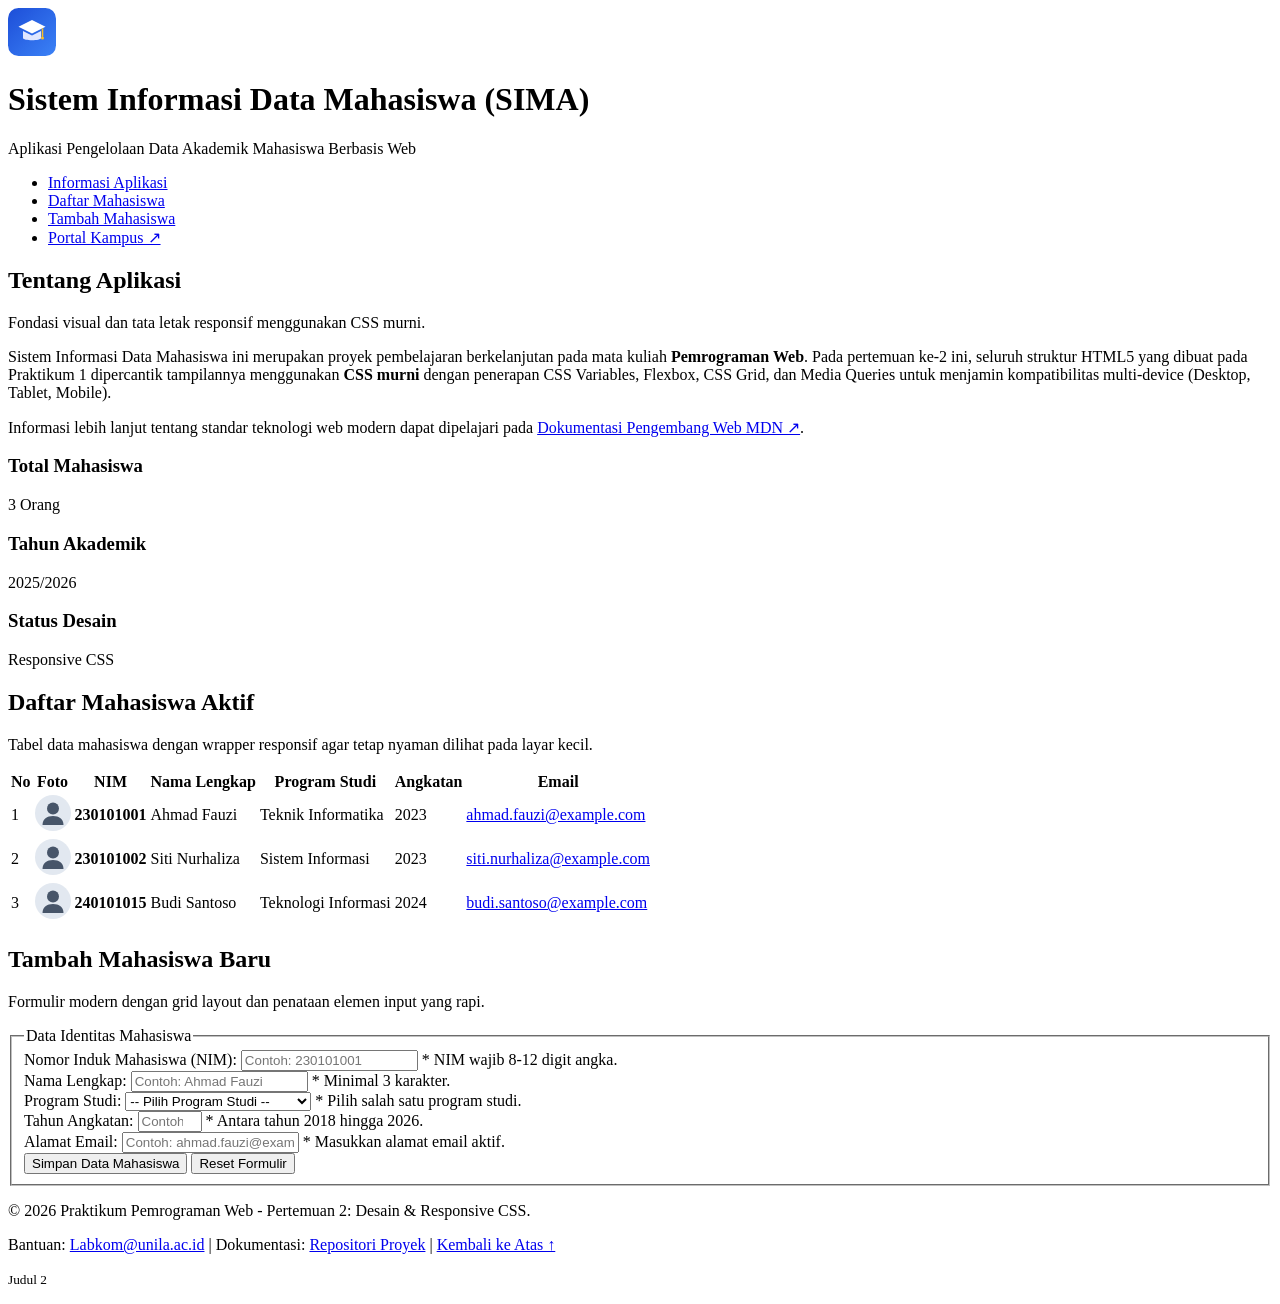
==== judul 2/index.html @ e4c560b5 "feat: implementasi tata letak responsif flexbox dan css grid judul 2" ====
<!DOCTYPE html>
<html lang="id">
<head>
    <meta charset="UTF-8">
    <meta name="viewport" content="width=device-width, initial-scale=1.0">
    <title>Sistem Informasi Data Mahasiswa - Praktikum 2</title>
    <!-- Hubungkan dengan stylesheet CSS murni (tanpa framework) -->

</head>
<body id="top">

    <!-- 1. Header Aplikasi -->
    <header class="site-header">
        <div class="container header-brand">
            <a href="index.html" class="brand-logo" title="Beranda SIMA">
                <img src="img/logo-sima.svg" alt="Logo Resmi SIMA Kampus" width="48" height="48">
            </a>
            <div>
                <h1>Sistem Informasi Data Mahasiswa (SIMA)</h1>
                <p>Aplikasi Pengelolaan Data Akademik Mahasiswa Berbasis Web</p>
            </div>
        </div>
    </header>

    <!-- 2. Navigation Bar Sticky -->
    <nav class="site-nav">
        <div class="container">
            <ul>
                <li><a href="#informasi">Informasi Aplikasi</a></li>
                <li><a href="#daftar-mahasiswa">Daftar Mahasiswa</a></li>
                <li><a href="#form-tambah">Tambah Mahasiswa</a></li>
                <li><a href="https://kampus.ac.id" target="_blank" rel="noopener noreferrer">Portal Kampus &UpperRightArrow;</a></li>
            </ul>
        </div>
    </nav>

    <!-- Konten Utama Halaman -->
    <main>
        <div class="container">

            <!-- 3. Section Informasi Aplikasi -->
            <section id="informasi" class="content-section">
                <div class="section-header">
                    <h2>Tentang Aplikasi</h2>
                    <p>Fondasi visual dan tata letak responsif menggunakan CSS murni.</p>
                </div>
                <div class="section-body">
                    <p>
                        Sistem Informasi Data Mahasiswa ini merupakan proyek pembelajaran berkelanjutan 
                        pada mata kuliah <strong>Pemrograman Web</strong>. Pada pertemuan ke-2 ini, seluruh 
                        struktur HTML5 yang dibuat pada Praktikum 1 dipercantik tampilannya menggunakan 
                        <strong>CSS murni</strong> dengan penerapan CSS Variables, Flexbox, CSS Grid, dan 
                        Media Queries untuk menjamin kompatibilitas multi-device (Desktop, Tablet, Mobile).
                    </p>
                    <p>
                        Informasi lebih lanjut tentang standar teknologi web modern dapat dipelajari pada 
                        <a href="https://developer.mozilla.org/id/" target="_blank" rel="noopener noreferrer" class="link-email">Dokumentasi Pengembang Web MDN &UpperRightArrow;</a>.
                    </p>
                </div>

                <!-- Grid Kartu Informasi Sistem -->
                <div class="info-grid">
                    <article class="info-card">
                        <h3>Total Mahasiswa</h3>
                        <p>3 Orang</p>
                    </article>
                    <article class="info-card">
                        <h3>Tahun Akademik</h3>
                        <p>2025/2026</p>
                    </article>
                    <article class="info-card">
                        <h3>Status Desain</h3>
                        <p>Responsive CSS</p>
                    </article>
                </div>
            </section>

            <!-- 4. Section Daftar Mahasiswa & 5. Tabel Data Mahasiswa -->
            <section id="daftar-mahasiswa" class="content-section">
                <div class="section-header">
                    <h2>Daftar Mahasiswa Aktif</h2>
                    <p>Tabel data mahasiswa dengan wrapper responsif agar tetap nyaman dilihat pada layar kecil.</p>
                </div>

                <!-- Wrapper overflow responsif untuk tabel -->
                <div class="table-responsive">
                    <table class="data-table">
                        <thead>
                            <tr>
                                <th>No</th>
                                <th>Foto</th>
                                <th>NIM</th>
                                <th>Nama Lengkap</th>
                                <th>Program Studi</th>
                                <th>Angkatan</th>
                                <th>Email</th>
                            </tr>
                        </thead>
                        <tbody>
                            <tr>
                                <td>1</td>
                                <td>
                                    <img src="img/avatar-default.svg" alt="Foto Ahmad Fauzi" class="avatar-img" width="36" height="36">
                                </td>
                                <td><strong>230101001</strong></td>
                                <td>Ahmad Fauzi</td>
                                <td><span class="badge">Teknik Informatika</span></td>
                                <td>2023</td>
                                <td><a href="mailto:ahmad.fauzi@example.com" class="link-email">ahmad.fauzi@example.com</a></td>
                            </tr>
                            <tr>
                                <td>2</td>
                                <td>
                                    <img src="img/avatar-default.svg" alt="Foto Siti Nurhaliza" class="avatar-img" width="36" height="36">
                                </td>
                                <td><strong>230101002</strong></td>
                                <td>Siti Nurhaliza</td>
                                <td><span class="badge">Sistem Informasi</span></td>
                                <td>2023</td>
                                <td><a href="mailto:siti.nurhaliza@example.com" class="link-email">siti.nurhaliza@example.com</a></td>
                            </tr>
                            <tr>
                                <td>3</td>
                                <td>
                                    <img src="img/avatar-default.svg" alt="Foto Budi Santoso" class="avatar-img" width="36" height="36">
                                </td>
                                <td><strong>240101015</strong></td>
                                <td>Budi Santoso</td>
                                <td><span class="badge">Teknologi Informasi</span></td>
                                <td>2024</td>
                                <td><a href="mailto:budi.santoso@example.com" class="link-email">budi.santoso@example.com</a></td>
                            </tr>
                        </tbody>
                    </table>
                </div>
            </section>

            <!-- 6. Section Form Tambah Mahasiswa -->
            <section id="form-tambah" class="content-section">
                <div class="section-header">
                    <h2>Tambah Mahasiswa Baru</h2>
                    <p>Formulir modern dengan grid layout dan penataan elemen input yang rapi.</p>
                </div>

                <form action="#" method="post" class="app-form">
                    <fieldset>
                        <legend>Data Identitas Mahasiswa</legend>

                        <div class="form-grid">
                            <div class="form-group">
                                <label for="nim" class="form-label">Nomor Induk Mahasiswa (NIM):</label>
                                <input 
                                    type="text" 
                                    id="nim" 
                                    name="nim" 
                                    class="form-input" 
                                    placeholder="Contoh: 230101001" 
                                    required 
                                    pattern="[0-9]{8,12}" 
                                    title="NIM harus berupa angka 8-12 digit">
                                <span class="form-help">* NIM wajib 8-12 digit angka.</span>
                            </div>

                            <div class="form-group">
                                <label for="nama" class="form-label">Nama Lengkap:</label>
                                <input 
                                    type="text" 
                                    id="nama" 
                                    name="nama" 
                                    class="form-input" 
                                    placeholder="Contoh: Ahmad Fauzi" 
                                    required 
                                    minlength="3" 
                                    maxlength="100">
                                <span class="form-help">* Minimal 3 karakter.</span>
                            </div>

                            <div class="form-group">
                                <label for="program_studi" class="form-label">Program Studi:</label>
                                <select id="program_studi" name="program_studi" class="form-select" required>
                                    <option value="">-- Pilih Program Studi --</option>
                                    <option value="Teknik Informatika">Teknik Informatika</option>
                                    <option value="Sistem Informasi">Sistem Informasi</option>
                                    <option value="Teknologi Informasi">Teknologi Informasi</option>
                                    <option value="Rekayasa Perangkat Lunak">Rekayasa Perangkat Lunak</option>
                                </select>
                                <span class="form-help">* Pilih salah satu program studi.</span>
                            </div>

                            <div class="form-group">
                                <label for="angkatan" class="form-label">Tahun Angkatan:</label>
                                <input 
                                    type="number" 
                                    id="angkatan" 
                                    name="angkatan" 
                                    class="form-input" 
                                    placeholder="Contoh: 2024" 
                                    required 
                                    min="2018" 
                                    max="2026">
                                <span class="form-help">* Antara tahun 2018 hingga 2026.</span>
                            </div>

                            <div class="form-group full-width">
                                <label for="email" class="form-label">Alamat Email:</label>
                                <input 
                                    type="email" 
                                    id="email" 
                                    name="email" 
                                    class="form-input" 
                                    placeholder="Contoh: ahmad.fauzi@example.com" 
                                    required>
                                <span class="form-help">* Masukkan alamat email aktif.</span>
                            </div>
                        </div>

                        <div class="form-actions">
                            <button type="submit" class="btn btn-primary">Simpan Data Mahasiswa</button>
                            <button type="reset" class="btn btn-secondary">Reset Formulir</button>
                        </div>
                    </fieldset>
                </form>
            </section>

        </div>
    </main>

    <!-- 7. Footer -->
    <footer class="site-footer">
        <div class="container">
            <p>&copy; 2026 Praktikum Pemrograman Web - Pertemuan 2: Desain & Responsive CSS.</p>
            <p>
                Bantuan: <a href="mailto:kelas@C">Labkom@unila.ac.id</a> | 
                Dokumentasi: <a href="https://github.com" target="_blank" rel="noopener noreferrer">Repositori Proyek</a> | 
                <a href="#top">Kembali ke Atas &uarr;</a>
            </p>
            <p><small>Judul 2</small></p>
        </div>
    </footer>

</body>
</html>
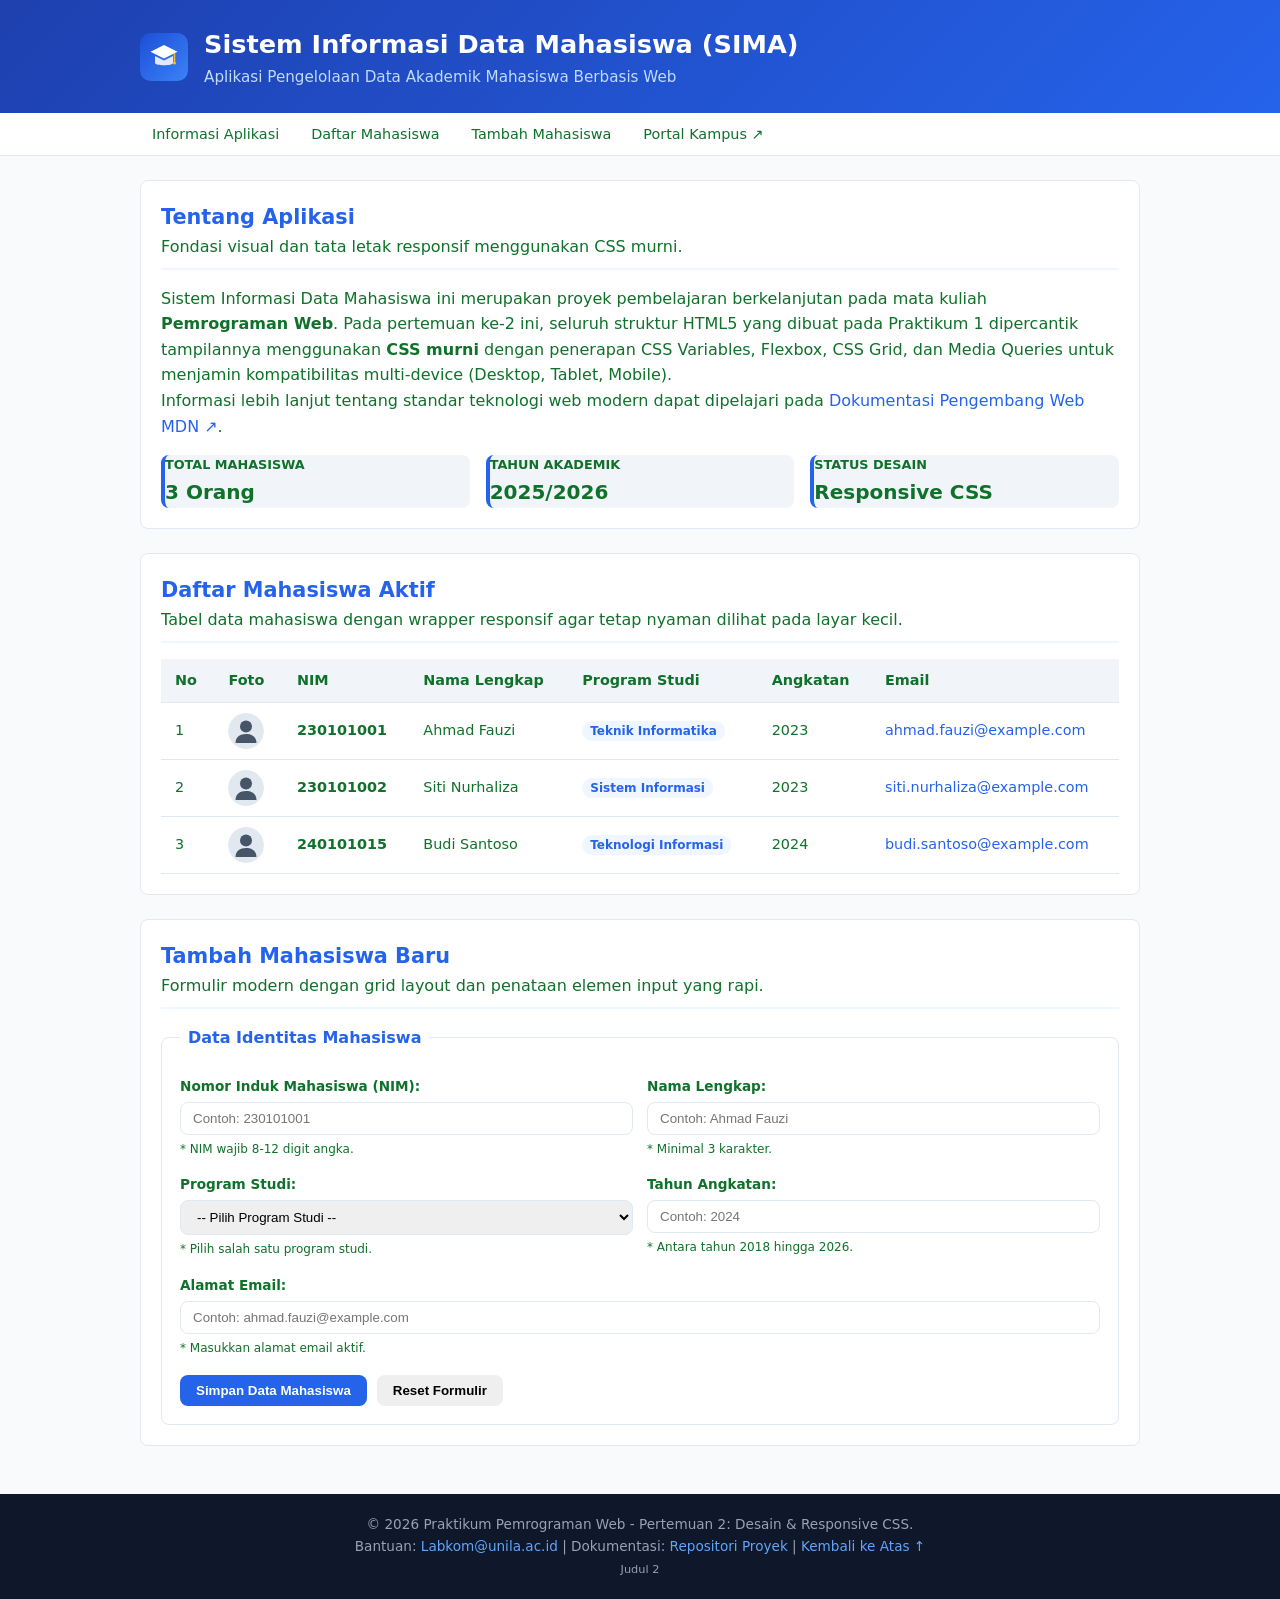
==== commit 97443632: "connect css" ====
--- a/judul 2/index.html
+++ b/judul 2/index.html
@@ -4,6 +4,7 @@
     <meta charset="UTF-8">
     <meta name="viewport" content="width=device-width, initial-scale=1.0">
     <title>Sistem Informasi Data Mahasiswa - Praktikum 2</title>
+<link rel="stylesheet" href="style.css">
     <!-- Hubungkan dengan stylesheet CSS murni (tanpa framework) -->
 
 </head>
--- a/judul 2/style.css
+++ b/judul 2/style.css
@@ -0,0 +1,306 @@
+/* 1. Reset Global & CSS Variables */
+:root{
+    --primary: #2563eb;
+    --primary-dark: #1d4ed8;
+    --primary-light: #eff6ff;
+    --text-main: #0f712a;
+    --textt-muted: #64748b;
+    --bg-body: #f8fafc;
+    --bg-white: #ffffff;
+    --border: #e2e8f0;
+    --radius: 8px;
+}
+
+*, *::before, *::after {
+    box-sizing: border-box;
+    margin: 0;
+    padding: 0;
+}
+
+body {
+    font-family: system-ui, -apple-system, BlinkMacSystemFont, 'Segoe UI', Roboto, Oxygen, Ubuntu, Cantarell, 'Open Sans', 'Helvetica Neue', sans-serif;
+    color: var(--text-main);
+    background-color: var(--bg-body);
+    line-height: 1.6;
+}
+
+.container {
+    width: 90%;
+    max-width: 1000px;
+    margin: 0 auto;
+}
+
+
+/* 2. Header & Navigasi (Flexbox Layout) */
+.site-header {
+    background: linear-gradient(135deg, #1e40af, #2563eb);
+    color: #ffffff;
+    padding: 24px 0;
+}
+
+.header-brand {
+    display: flex;
+    align-items: center;
+    gap: 16px;
+}
+
+.brand-logo img {
+    display: block;
+    border-radius: var(--radius);
+}
+
+.site-header h1 {
+    font-size: 1.6rem;
+}
+
+.site-header p {
+    color: #bfdbfe;
+    font-size: 0.95rem;
+}
+
+.site-nav {
+    background-color: var(--bg-white);
+    border-bottom: 1px solid var(--border);
+    position: sticky;
+    top: 0;
+    z-index: 100;
+}
+
+.site-nav ul {
+    list-style: none;
+    display: flex;
+    flex-wrap: wrap;
+    gap: 8px;
+    padding: 8px 0;
+}
+
+.site-nav a {
+    text-decoration: none;
+    color: var(--text-muted);
+    font-weight: 500;
+    font-size: 0.9rem;
+    padding: 6px 12px;
+    border-radius: var(--radius);
+    transition: 0.2s;
+}
+
+.site-nav a:hover {
+    color: var(--primary);
+    background-color: var(--primary-light);
+}
+
+
+/* 3. Section & Kartu Informasi */
+main {
+    padding: 24px 0;
+}
+
+.content-section {
+    background: var(--bg-white);
+    border: 1px solid var(--border);
+    border-radius: var(--radius);
+    padding: 20px;
+    margin-bottom: 24px;
+}
+
+.section-header {
+    margin-bottom: 16px;
+    padding-bottom: 8px;
+    border-bottom: 2px solid var(--primary-light);
+}
+
+.section-header h2 {
+    font-size: 1.3rem;
+    color: var(--primary);
+}
+
+.info-grid {
+    display: flex;
+    gap: 16px;
+    margin-top: 16px;
+}
+
+.info-card {
+    flex: 1;
+    background: #f1f5f9;
+    border-left: 4px solid var(--primary);
+    padding-bottom: 14px 18px;
+    border-radius: var(--radius);
+}
+
+.info-card h3 {
+    font-size: 0.8rem;
+    color: var(--text-muted);
+    text-transform: uppercase;
+}
+
+.info-card p {
+    font-size: 1.25rem;
+    font-weight: 700;
+}
+
+/* 4. Penataan Tabel Data & Media */
+.table-responsive {
+    overflow-x: auto;
+    margin-top: 12px;
+}
+
+.data-table {
+    width: 100%;
+    border-collapse: collapse;
+    font-size: 0.9rem;
+}
+
+.data-table th, .data-table td {
+    padding: 10px 14px;
+    border-bottom: 1px solid var(--border);
+    text-align: left;
+    vertical-align: middle;
+}
+
+.data-table thead {
+    background-color: #f1f5f9;
+}
+
+.data-table tbody tr:hover {
+    background-color: #f8fafc;
+}
+
+.avatar-img {
+    width: 36px;
+    height: 36px;
+    border-radius: 50%;
+    object-fit: cover;
+    display: block;
+}
+
+.badge {
+    background-color: var(--primary-light);
+    color: var(--primary);
+    padding: 3px 8px;
+    border-radius: 12px;
+    font-size: 0.75rem;
+    font-weight: 600;
+}
+
+.link-email {
+    color: var(--primary);
+    text-decoration: none;
+}
+ .link-email:hover {
+    text-decoration: underline;
+ }
+
+/* 5. Formulir & Tombol */
+.app-form fieldset {
+    border: 1px solid var(--border);
+    border-radius: var(--radius);
+    padding: 18px;
+}
+.app-form legend {
+    font-weight: 600;
+    padding: 0 8px;
+    color: var(--primary);
+}
+
+.form-grid {
+    display: grid;
+    grid-template-columns: 1fr 1fr;
+    gap: 14px;
+    margin-top: 8px;
+}
+
+.form-group.full-width {
+    grid-column: 1 /-1;
+}
+
+.form-label {
+    display: block;
+    font-size: 0.85rem;
+    font-weight: 600;
+    margin-bottom: 4px;
+}
+
+.form-input, .form-select {
+    width: 100%;
+    padding: 8px 12px;
+    border: 1px solid var(--border);
+    border-radius: var(--radius);
+    font-size: 0,9rem;
+    outline: none;
+}
+
+.form-input:focus, .form-select:focus {
+    border-color: var(--primary);
+    box-shadow: 0 0 0 2px rgba(37, 99, 235, 0.15);
+}
+
+.form-help {
+    font-size: 0.75rem;
+    color: var(--text-muted);
+}
+
+.form-actions {
+    margin-top: 16px;
+    display: flex;
+    gap: 10px;
+}
+
+.btn {
+    padding: 8px 16px;
+    font-size: 0,9rem;
+    font-weight: 600;
+    border-radius: var(--radius);
+    border: none;
+    cursor: pointer;
+    text-decoration: none;
+}
+
+.btn-primary {
+    background-color: var(--primary);
+    color: #ffffff;
+}
+
+.btn-primary:hover {
+    background-color: var(--primary-dark);
+}
+
+.btn_secondary {
+    background-color: #e2e8f0;
+    color: var(--text-main);
+}
+
+.btn_danger {
+    background-color: #ef4444;
+    color: #ffffff;
+}
+
+.site-footer {
+    background-color: #0f172a;
+    color: #94a3b8;
+    text-align: center;
+    padding: 20px 0;
+    font-size: 0.85rem;
+    margin-top: auto;
+}
+
+.site-footer a {
+    color: #60a5fa;
+    text-decoration: none;
+}
+
+@media (max-width: 768px) {
+    .header-brand {
+        flex-direction: column;
+        text-align: center;
+    }
+    .info-grid {
+flex-direction: column;
+    }
+    .form-grid {
+        flex-direction: column;
+    }
+    .site-nav ul {
+        justify-content: center;
+    }
+}
